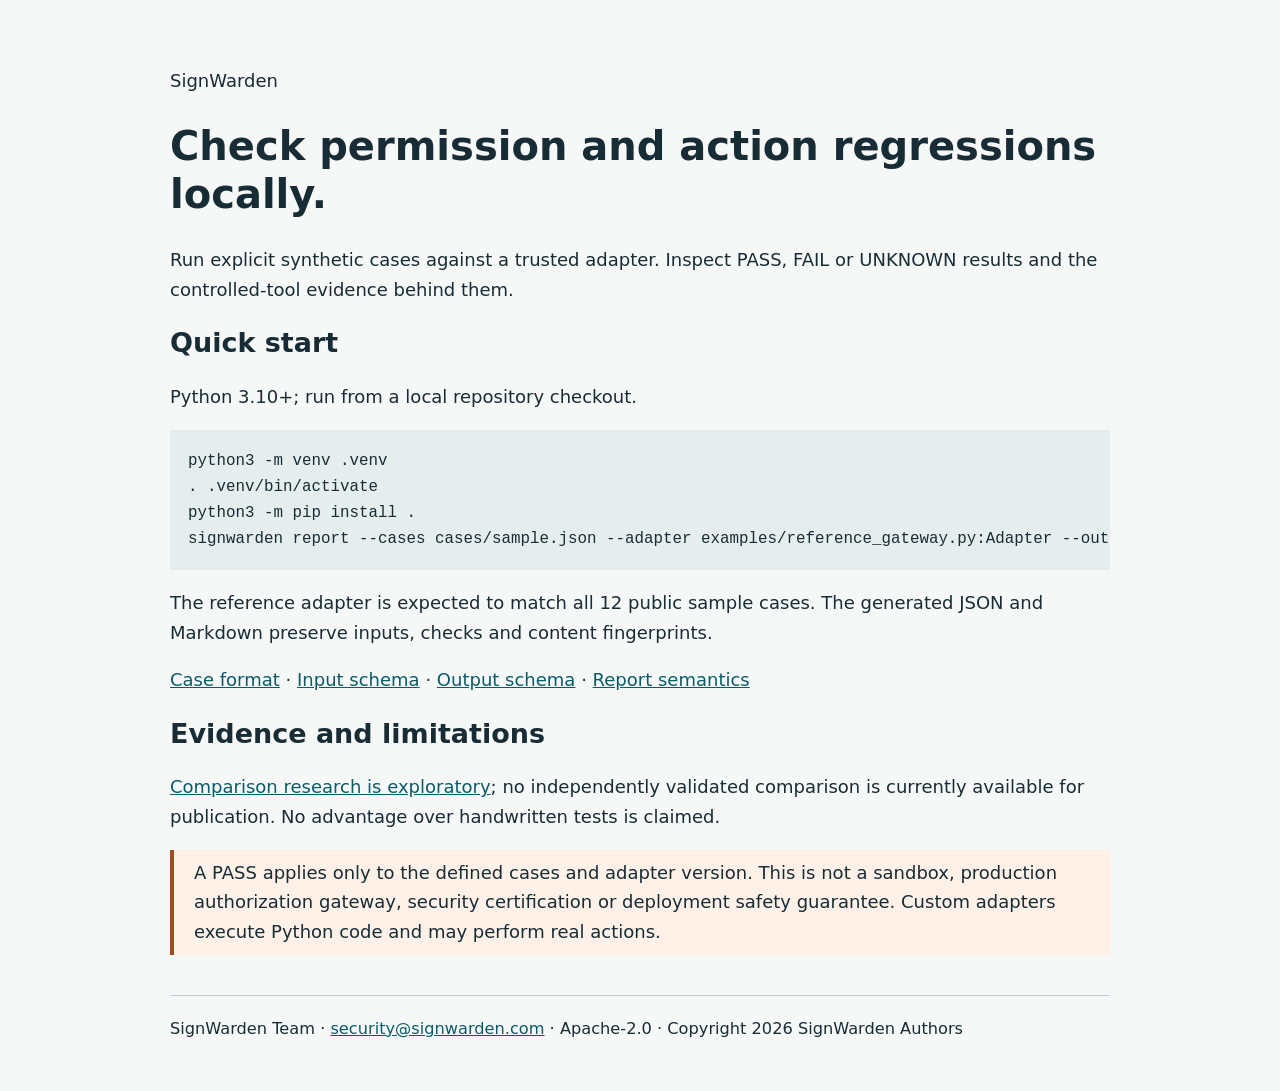
==== docs/index.html @ 79022b87 "SignWarden 0.1.0: public permission and action regression checks" ====
<!doctype html>
<html lang="en"><head><meta charset="utf-8"><meta name="viewport" content="width=device-width, initial-scale=1"><title>SignWarden — permission and action regression checks</title><link rel="stylesheet" href="style.css"></head>
<body><main><p>SignWarden</p><h1>Check permission and action regressions locally.</h1>
<p>Run explicit synthetic cases against a trusted adapter. Inspect PASS, FAIL or UNKNOWN results and the controlled-tool evidence behind them.</p>
<h2>Quick start</h2><p>Python 3.10+; run from a local repository checkout.</p>
<pre>python3 -m venv .venv
. .venv/bin/activate
python3 -m pip install .
signwarden report --cases cases/sample.json --adapter examples/reference_gateway.py:Adapter --out artifacts/report</pre>
<p>The reference adapter is expected to match all 12 public sample cases. The generated JSON and Markdown preserve inputs, checks and content fingerprints.</p>
<p><a href="case-format.md">Case format</a> · <a href="schemas/suite.schema.json">Input schema</a> · <a href="schemas/report.schema.json">Output schema</a> · <a href="report-format.md">Report semantics</a></p>
<h2>Evidence and limitations</h2><p><a href="comparison/">Comparison research is exploratory</a>; no independently validated comparison is currently available for publication. No advantage over handwritten tests is claimed.</p>
<aside>A PASS applies only to the defined cases and adapter version. This is not a sandbox, production authorization gateway, security certification or deployment safety guarantee. Custom adapters execute Python code and may perform real actions.</aside>
<footer>SignWarden Team · <a href="mailto:security@signwarden.com">security@signwarden.com</a> · Apache-2.0 · Copyright 2026 SignWarden Authors</footer></main></body></html>
---- docs/style.css ----
body{font:18px/1.65 system-ui,sans-serif;color:#182c35;background:#f6f8f8;margin:0}main{max-width:940px;margin:auto;padding:48px 24px}a{color:#095b69}h1,h2{line-height:1.2}h1{font-size:2.5rem}pre,code{font-size:.88em}pre{background:#e6eded;padding:18px;overflow:auto}table{border-collapse:collapse;width:100%;display:block;overflow:auto}th,td{text-align:left;padding:10px 16px;border-bottom:1px solid #bdccce}aside{border-left:4px solid #9d5122;padding:8px 20px;background:#fff1e7}footer{border-top:1px solid #bdccce;margin-top:40px;padding-top:20px;font-size:.9em}
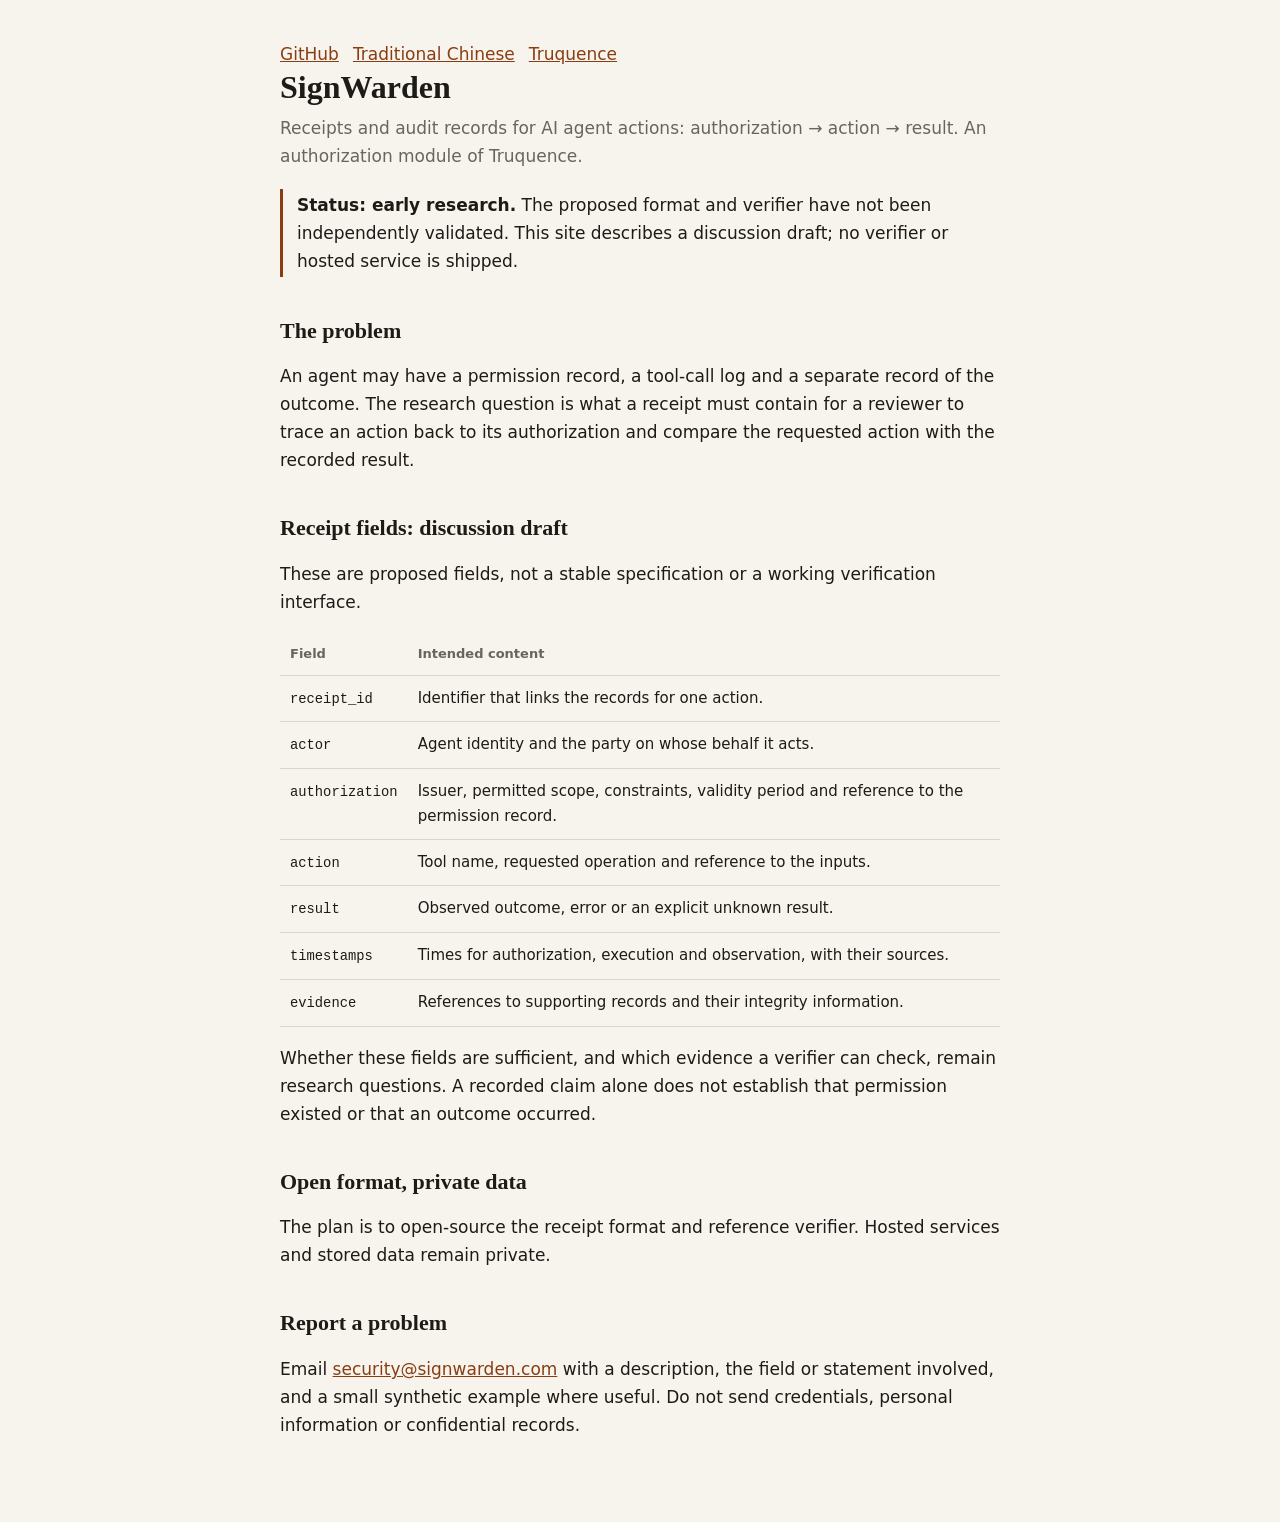
==== commit db04adac: "Align the project site with the repository and use neutral status wording" ====
--- a/docs/index.html
+++ b/docs/index.html
@@ -1,14 +1,29 @@
 <!doctype html>
-<html lang="en"><head><meta charset="utf-8"><meta name="viewport" content="width=device-width, initial-scale=1"><title>SignWarden — permission and action regression checks</title><link rel="stylesheet" href="style.css"></head>
-<body><main><p>SignWarden</p><h1>Check permission and action regressions locally.</h1>
-<p>Run explicit synthetic cases against a trusted adapter. Inspect PASS, FAIL or UNKNOWN results and the controlled-tool evidence behind them.</p>
-<h2>Quick start</h2><p>Python 3.10+; run from a local repository checkout.</p>
-<pre>python3 -m venv .venv
-. .venv/bin/activate
-python3 -m pip install .
-signwarden report --cases cases/sample.json --adapter examples/reference_gateway.py:Adapter --out artifacts/report</pre>
-<p>The reference adapter is expected to match all 12 public sample cases. The generated JSON and Markdown preserve inputs, checks and content fingerprints.</p>
-<p><a href="case-format.md">Case format</a> · <a href="schemas/suite.schema.json">Input schema</a> · <a href="schemas/report.schema.json">Output schema</a> · <a href="report-format.md">Report semantics</a></p>
-<h2>Evidence and limitations</h2><p><a href="comparison/">Comparison research is exploratory</a>; no independently validated comparison is currently available for publication. No advantage over handwritten tests is claimed.</p>
-<aside>A PASS applies only to the defined cases and adapter version. This is not a sandbox, production authorization gateway, security certification or deployment safety guarantee. Custom adapters execute Python code and may perform real actions.</aside>
-<footer>SignWarden Team · <a href="mailto:security@signwarden.com">security@signwarden.com</a> · Apache-2.0 · Copyright 2026 SignWarden Authors</footer></main></body></html>
+<html lang="en"><head><meta charset="utf-8"><meta name="viewport" content="width=device-width,initial-scale=1">
+<title>SignWarden: receipts and audit records for AI agent actions</title>
+<meta name="description" content="Early research on receipts that link an AI agent's authorization, action and result. A discussion draft, not a shipped verifier.">
+<style>:root{--bg:#f7f4ee;--ink:#1d1b17;--mute:#6b645a;--line:#ddd5c6;--accent:#8a3d12}*{box-sizing:border-box}body{margin:0;background:var(--bg);color:var(--ink);font:17px/1.65 -apple-system,"Segoe UI",system-ui,sans-serif}main{max-width:760px;margin:0 auto;padding:40px 20px 72px}h1{font:700 32px/1.2 Georgia,serif;margin:0 0 8px}h2{font:700 22px/1.3 Georgia,serif;margin:40px 0 10px}.lead{color:var(--mute);margin:0 0 18px}.status{border-left:3px solid var(--accent);padding:2px 0 2px 14px;margin:18px 0}table{width:100%;border-collapse:collapse;font-size:15px}th,td{text-align:left;padding:10px;border-bottom:1px solid var(--line);vertical-align:top}th{color:var(--mute);font-size:13px}code{font-family:ui-monospace,monospace;font-size:.92em}a{color:var(--accent)}nav a{margin-right:14px}@media(prefers-color-scheme:dark){:root{--bg:#17140f;--ink:#efe6d6;--mute:#a79d8c;--line:#3a342a;--accent:#e08a5a}}@media(max-width:560px){th:nth-child(2),td:nth-child(2){display:block;border:0;padding-top:0}td:first-child{padding-bottom:2px;border:0}}</style></head>
+<body><main>
+<nav><a href="https://github.com/cplj/signwarden-public">GitHub</a><a href="https://github.com/cplj/signwarden-public/blob/main/README.zh-Hant.md">Traditional Chinese</a><a href="https://github.com/cplj/truquence-public">Truquence</a></nav>
+<h1>SignWarden</h1>
+<p class="lead">Receipts and audit records for AI agent actions: authorization → action → result. An authorization module of Truquence.</p>
+<p class="status"><strong>Status: early research.</strong> The proposed format and verifier have not been independently validated. This site describes a discussion draft; no verifier or hosted service is shipped.</p>
+<h2>The problem</h2>
+<p>An agent may have a permission record, a tool-call log and a separate record of the outcome. The research question is what a receipt must contain for a reviewer to trace an action back to its authorization and compare the requested action with the recorded result.</p>
+<h2>Receipt fields: discussion draft</h2>
+<p>These are proposed fields, not a stable specification or a working verification interface.</p>
+<table><thead><tr><th>Field</th><th>Intended content</th></tr></thead><tbody>
+<tr><td><code>receipt_id</code></td><td>Identifier that links the records for one action.</td></tr>
+<tr><td><code>actor</code></td><td>Agent identity and the party on whose behalf it acts.</td></tr>
+<tr><td><code>authorization</code></td><td>Issuer, permitted scope, constraints, validity period and reference to the permission record.</td></tr>
+<tr><td><code>action</code></td><td>Tool name, requested operation and reference to the inputs.</td></tr>
+<tr><td><code>result</code></td><td>Observed outcome, error or an explicit unknown result.</td></tr>
+<tr><td><code>timestamps</code></td><td>Times for authorization, execution and observation, with their sources.</td></tr>
+<tr><td><code>evidence</code></td><td>References to supporting records and their integrity information.</td></tr>
+</tbody></table>
+<p>Whether these fields are sufficient, and which evidence a verifier can check, remain research questions. A recorded claim alone does not establish that permission existed or that an outcome occurred.</p>
+<h2>Open format, private data</h2>
+<p>The plan is to open-source the receipt format and reference verifier. Hosted services and stored data remain private.</p>
+<h2>Report a problem</h2>
+<p>Email <a href="mailto:security@signwarden.com">security@signwarden.com</a> with a description, the field or statement involved, and a small synthetic example where useful. Do not send credentials, personal information or confidential records.</p>
+</main></body></html>
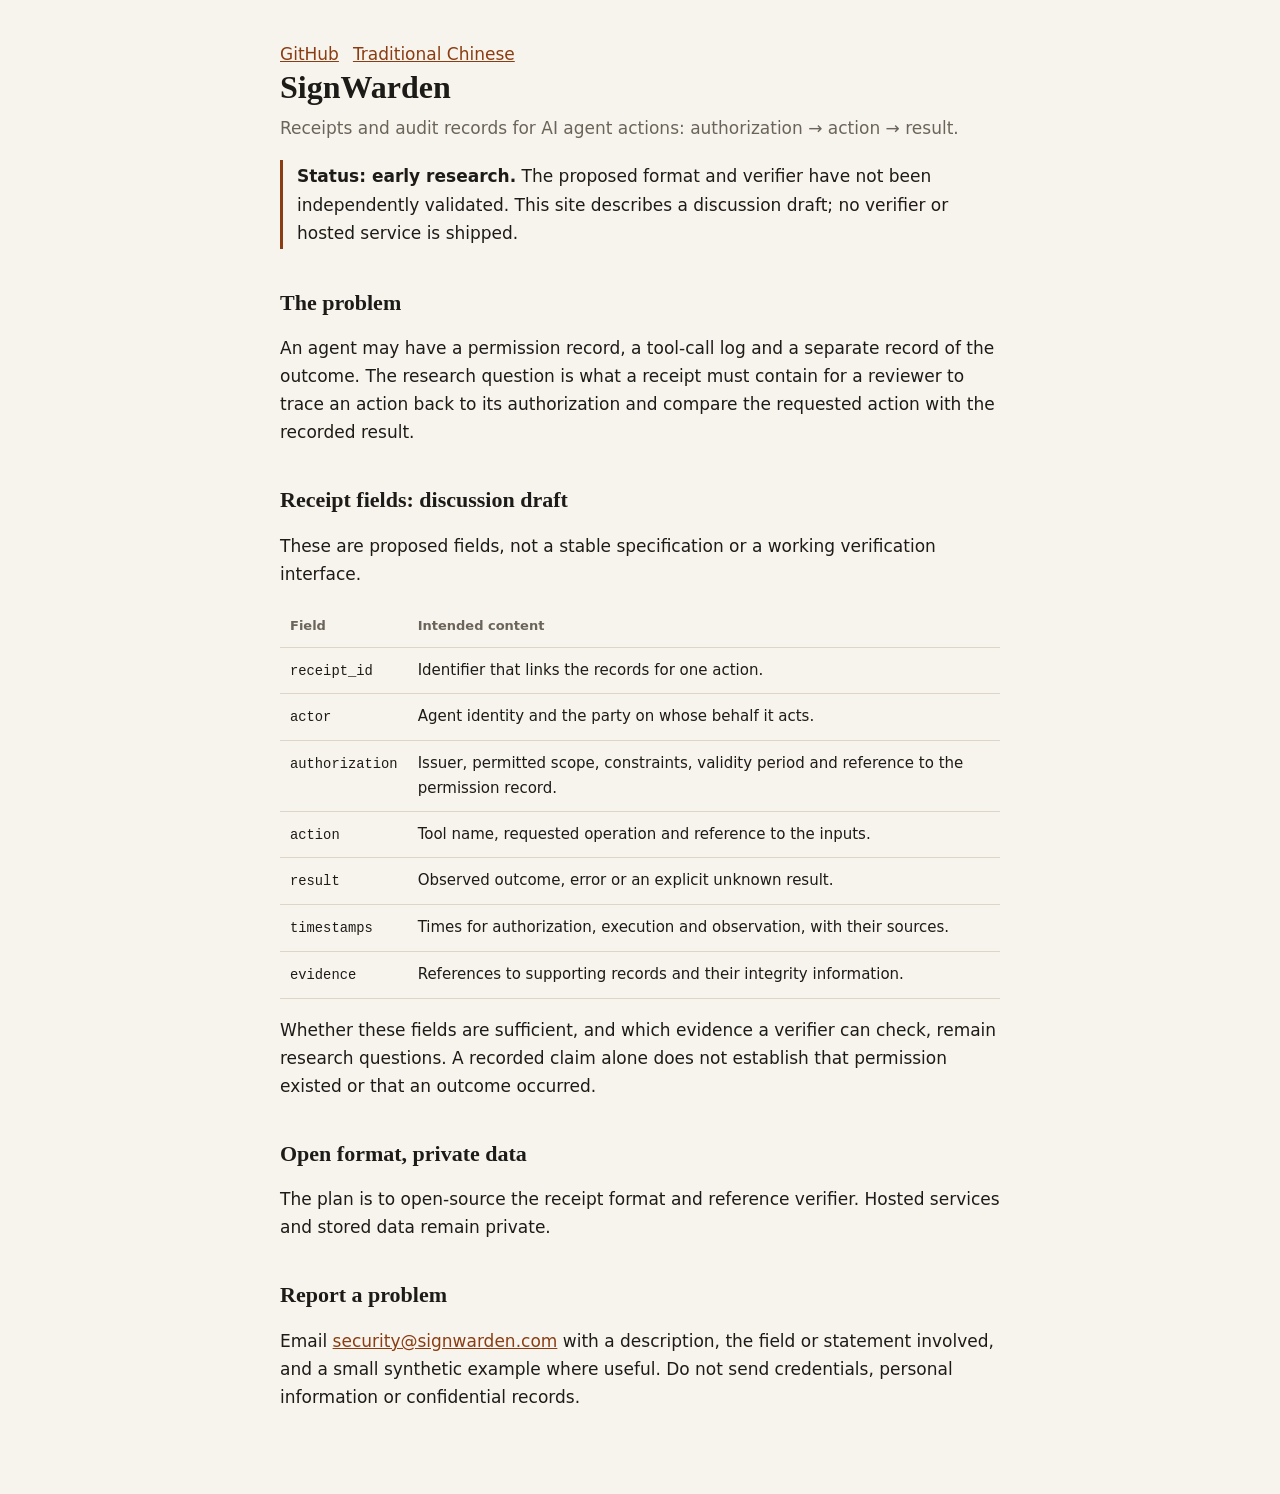
==== commit c8a6cdad: "Describe the project neutrally now that Truquence is not actively developed" ====
--- a/docs/index.html
+++ b/docs/index.html
@@ -4,9 +4,9 @@
 <meta name="description" content="Early research on receipts that link an AI agent's authorization, action and result. A discussion draft, not a shipped verifier.">
 <style>:root{--bg:#f7f4ee;--ink:#1d1b17;--mute:#6b645a;--line:#ddd5c6;--accent:#8a3d12}*{box-sizing:border-box}body{margin:0;background:var(--bg);color:var(--ink);font:17px/1.65 -apple-system,"Segoe UI",system-ui,sans-serif}main{max-width:760px;margin:0 auto;padding:40px 20px 72px}h1{font:700 32px/1.2 Georgia,serif;margin:0 0 8px}h2{font:700 22px/1.3 Georgia,serif;margin:40px 0 10px}.lead{color:var(--mute);margin:0 0 18px}.status{border-left:3px solid var(--accent);padding:2px 0 2px 14px;margin:18px 0}table{width:100%;border-collapse:collapse;font-size:15px}th,td{text-align:left;padding:10px;border-bottom:1px solid var(--line);vertical-align:top}th{color:var(--mute);font-size:13px}code{font-family:ui-monospace,monospace;font-size:.92em}a{color:var(--accent)}nav a{margin-right:14px}@media(prefers-color-scheme:dark){:root{--bg:#17140f;--ink:#efe6d6;--mute:#a79d8c;--line:#3a342a;--accent:#e08a5a}}@media(max-width:560px){th:nth-child(2),td:nth-child(2){display:block;border:0;padding-top:0}td:first-child{padding-bottom:2px;border:0}}</style></head>
 <body><main>
-<nav><a href="https://github.com/cplj/signwarden-public">GitHub</a><a href="https://github.com/cplj/signwarden-public/blob/main/README.zh-Hant.md">Traditional Chinese</a><a href="https://github.com/cplj/truquence-public">Truquence</a></nav>
+<nav><a href="https://github.com/cplj/signwarden-public">GitHub</a><a href="https://github.com/cplj/signwarden-public/blob/main/README.zh-Hant.md">Traditional Chinese</a></nav>
 <h1>SignWarden</h1>
-<p class="lead">Receipts and audit records for AI agent actions: authorization → action → result. An authorization module of Truquence.</p>
+<p class="lead">Receipts and audit records for AI agent actions: authorization → action → result.</p>
 <p class="status"><strong>Status: early research.</strong> The proposed format and verifier have not been independently validated. This site describes a discussion draft; no verifier or hosted service is shipped.</p>
 <h2>The problem</h2>
 <p>An agent may have a permission record, a tool-call log and a separate record of the outcome. The research question is what a receipt must contain for a reviewer to trace an action back to its authorization and compare the requested action with the recorded result.</p>
